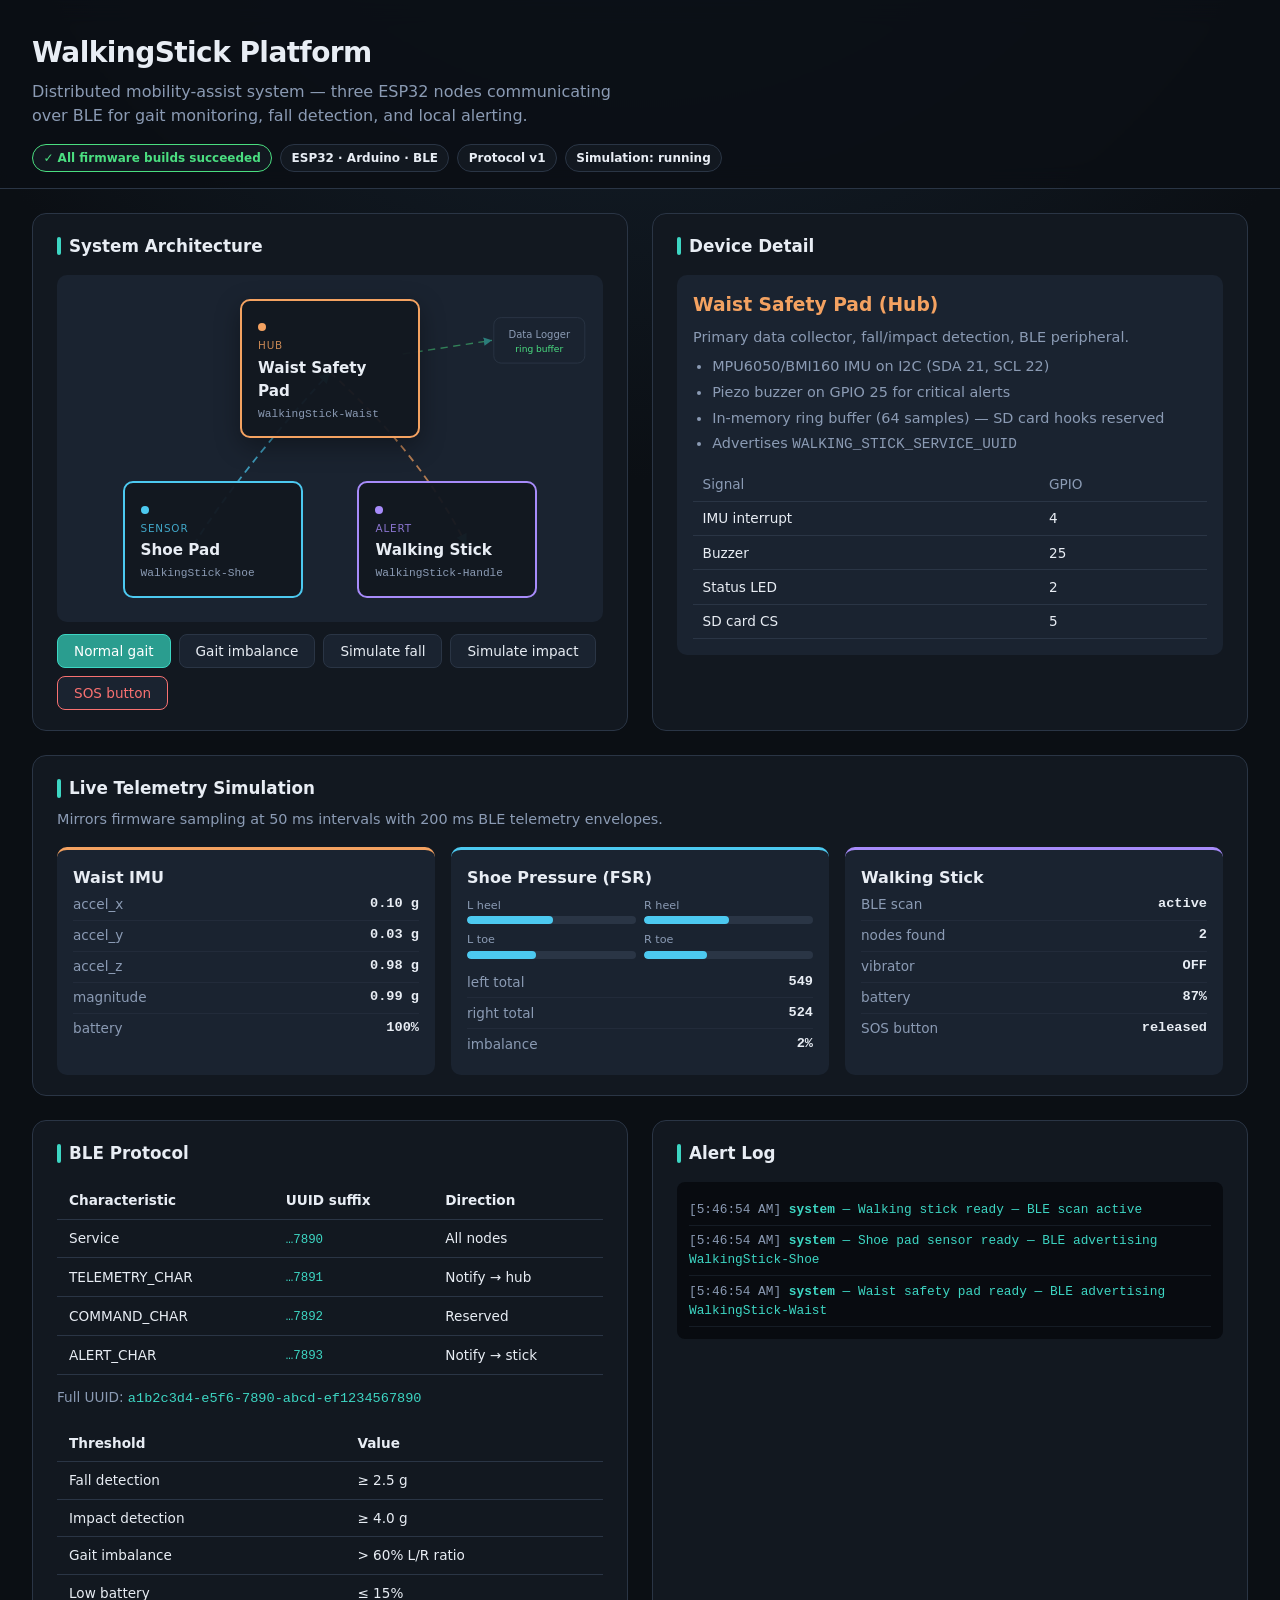
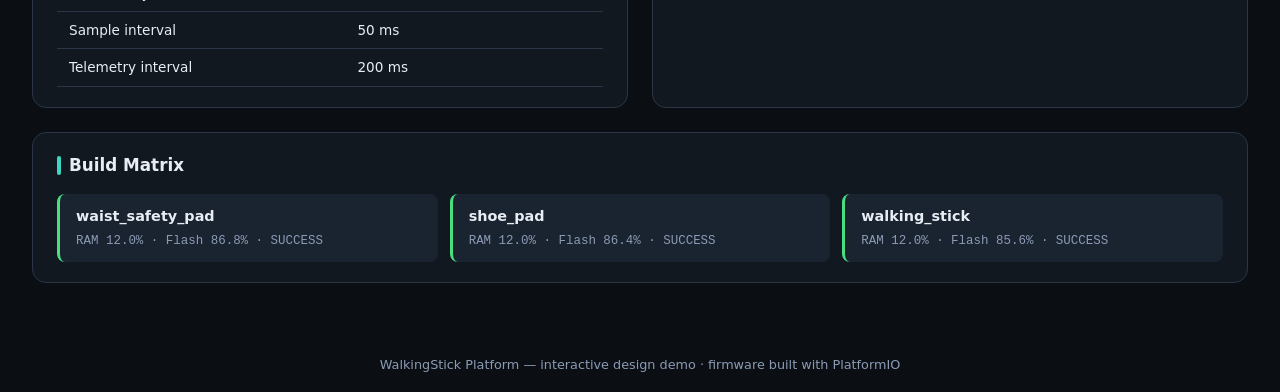
==== demo/index.html @ 2c6e887e "Add interactive localhost design demo for WalkingStick platform After firmware builds succeed, devel" ====
<!DOCTYPE html>
<html lang="en">
<head>
  <meta charset="UTF-8" />
  <meta name="viewport" content="width=device-width, initial-scale=1.0" />
  <title>WalkingStick Platform — Design Demo</title>
  <style>
    :root {
      --bg: #0b0f14;
      --surface: #121820;
      --surface-2: #1a2330;
      --border: #2a3545;
      --text: #e8edf4;
      --muted: #8b9bb4;
      --accent: #3dd6c3;
      --accent-dim: #2a9d8f;
      --waist: #f4a261;
      --shoe: #4cc9f0;
      --stick: #a78bfa;
      --warn: #fbbf24;
      --crit: #f87171;
      --ok: #4ade80;
      --radius: 14px;
      --font: "Segoe UI", system-ui, -apple-system, sans-serif;
    }

    * { box-sizing: border-box; margin: 0; padding: 0; }

    body {
      font-family: var(--font);
      background: radial-gradient(ellipse 120% 80% at 50% -20%, #1a2a3a 0%, var(--bg) 55%);
      color: var(--text);
      min-height: 100vh;
      line-height: 1.5;
    }

    header {
      padding: 2rem 2rem 1rem;
      border-bottom: 1px solid var(--border);
      background: rgba(11, 15, 20, 0.85);
      backdrop-filter: blur(12px);
      position: sticky;
      top: 0;
      z-index: 10;
    }

    header h1 {
      font-size: 1.75rem;
      font-weight: 700;
      letter-spacing: -0.02em;
    }

    header p {
      color: var(--muted);
      margin-top: 0.35rem;
      max-width: 60ch;
    }

    .badge-row {
      display: flex;
      flex-wrap: wrap;
      gap: 0.5rem;
      margin-top: 1rem;
    }

    .badge {
      font-size: 0.75rem;
      font-weight: 600;
      padding: 0.25rem 0.65rem;
      border-radius: 999px;
      border: 1px solid var(--border);
      background: var(--surface);
    }

    .badge.ok { border-color: var(--ok); color: var(--ok); }

    main {
      max-width: 1400px;
      margin: 0 auto;
      padding: 1.5rem 2rem 3rem;
      display: grid;
      gap: 1.5rem;
    }

    section {
      background: var(--surface);
      border: 1px solid var(--border);
      border-radius: var(--radius);
      padding: 1.25rem 1.5rem;
    }

    section h2 {
      font-size: 1.05rem;
      font-weight: 600;
      margin-bottom: 1rem;
      display: flex;
      align-items: center;
      gap: 0.5rem;
    }

    section h2::before {
      content: "";
      width: 4px;
      height: 1.1em;
      border-radius: 2px;
      background: var(--accent);
    }

    .grid-2 {
      display: grid;
      grid-template-columns: 1fr 1fr;
      gap: 1.5rem;
    }

    @media (max-width: 960px) {
      .grid-2 { grid-template-columns: 1fr; }
    }

    /* Architecture diagram */
    .arch-canvas {
      position: relative;
      min-height: 340px;
      background: var(--surface-2);
      border-radius: 10px;
      overflow: hidden;
    }

    .arch-svg {
      width: 100%;
      height: 340px;
    }

    .node-card {
      position: absolute;
      width: 180px;
      padding: 0.85rem 1rem;
      border-radius: 10px;
      border: 2px solid var(--border);
      background: rgba(18, 24, 32, 0.95);
      cursor: pointer;
      transition: transform 0.2s, border-color 0.2s, box-shadow 0.2s;
    }

    .node-card:hover, .node-card.active {
      transform: translateY(-2px);
      box-shadow: 0 8px 24px rgba(0,0,0,0.35);
    }

    .node-card.waist { top: 24px; left: 50%; transform: translateX(-50%); border-color: var(--waist); }
    .node-card.waist:hover, .node-card.waist.active { border-color: var(--waist); }
    .node-card.shoe { bottom: 24px; left: 12%; border-color: var(--shoe); }
    .node-card.stick { bottom: 24px; right: 12%; border-color: var(--stick); }

    .node-card .role {
      font-size: 0.65rem;
      text-transform: uppercase;
      letter-spacing: 0.08em;
      opacity: 0.8;
    }

    .node-card h3 { font-size: 0.95rem; margin: 0.2rem 0; }
    .node-card .ble-name { font-size: 0.7rem; color: var(--muted); font-family: monospace; }

    .pulse-dot {
      display: inline-block;
      width: 8px;
      height: 8px;
      border-radius: 50%;
      margin-right: 6px;
      animation: pulse 1.5s infinite;
    }

    @keyframes pulse {
      0%, 100% { opacity: 1; transform: scale(1); }
      50% { opacity: 0.5; transform: scale(0.85); }
    }

    .flow-line {
      stroke-dasharray: 8 6;
      animation: dash 1.2s linear infinite;
    }

    @keyframes dash {
      to { stroke-dashoffset: -28; }
    }

    /* Device detail panel */
    .detail-panel {
      background: var(--surface-2);
      border-radius: 10px;
      padding: 1rem;
      min-height: 200px;
    }

    .detail-panel h3 { margin-bottom: 0.5rem; }
    .detail-panel ul { margin-left: 1.2rem; color: var(--muted); font-size: 0.9rem; }
    .detail-panel li { margin: 0.25rem 0; }

    .pin-table {
      width: 100%;
      border-collapse: collapse;
      font-size: 0.85rem;
      margin-top: 0.75rem;
    }

    .pin-table th, .pin-table td {
      text-align: left;
      padding: 0.4rem 0.6rem;
      border-bottom: 1px solid var(--border);
    }

    .pin-table th { color: var(--muted); font-weight: 500; }

    /* Telemetry */
    .telemetry-grid {
      display: grid;
      grid-template-columns: repeat(3, 1fr);
      gap: 1rem;
    }

    @media (max-width: 800px) {
      .telemetry-grid { grid-template-columns: 1fr; }
    }

    .telemetry-card {
      background: var(--surface-2);
      border-radius: 10px;
      padding: 1rem;
      border-top: 3px solid var(--border);
    }

    .telemetry-card.waist { border-top-color: var(--waist); }
    .telemetry-card.shoe { border-top-color: var(--shoe); }
    .telemetry-card.stick { border-top-color: var(--stick); }

    .metric {
      display: flex;
      justify-content: space-between;
      font-size: 0.85rem;
      padding: 0.3rem 0;
      border-bottom: 1px solid rgba(42, 53, 69, 0.5);
    }

    .metric:last-child { border-bottom: none; }
    .metric .label { color: var(--muted); }
    .metric .value { font-family: monospace; font-weight: 600; }

    /* Pressure bars */
    .pressure-bars {
      display: grid;
      grid-template-columns: 1fr 1fr;
      gap: 0.5rem;
      margin-top: 0.5rem;
    }

    .bar-group label {
      font-size: 0.7rem;
      color: var(--muted);
      display: block;
      margin-bottom: 2px;
    }

    .bar-track {
      height: 8px;
      background: var(--border);
      border-radius: 4px;
      overflow: hidden;
    }

    .bar-fill {
      height: 100%;
      border-radius: 4px;
      background: var(--shoe);
      transition: width 0.15s ease;
    }

    /* Alerts */
    .alert-log {
      max-height: 220px;
      overflow-y: auto;
      font-family: monospace;
      font-size: 0.8rem;
      background: #080b10;
      border-radius: 8px;
      padding: 0.75rem;
    }

    .alert-entry {
      padding: 0.35rem 0;
      border-bottom: 1px solid rgba(42, 53, 69, 0.4);
    }

    .alert-entry .ts { color: var(--muted); }
    .alert-entry.info { color: var(--accent); }
    .alert-entry.warning { color: var(--warn); }
    .alert-entry.critical { color: var(--crit); }

    /* Scenario buttons */
    .scenario-row {
      display: flex;
      flex-wrap: wrap;
      gap: 0.5rem;
      margin-top: 0.75rem;
    }

    button {
      font-family: inherit;
      font-size: 0.85rem;
      padding: 0.5rem 1rem;
      border-radius: 8px;
      border: 1px solid var(--border);
      background: var(--surface-2);
      color: var(--text);
      cursor: pointer;
      transition: background 0.15s, border-color 0.15s;
    }

    button:hover { border-color: var(--accent); background: #1e2a38; }
    button.primary { background: var(--accent-dim); border-color: var(--accent); color: #fff; }
    button.danger { border-color: var(--crit); color: var(--crit); }

    /* Protocol table */
    .proto-table {
      width: 100%;
      border-collapse: collapse;
      font-size: 0.85rem;
    }

    .proto-table th, .proto-table td {
      padding: 0.5rem 0.75rem;
      border-bottom: 1px solid var(--border);
      text-align: left;
    }

    .proto-table code {
      font-size: 0.78rem;
      color: var(--accent);
    }

    /* Build status */
    .build-grid {
      display: grid;
      grid-template-columns: repeat(3, 1fr);
      gap: 0.75rem;
    }

    @media (max-width: 700px) {
      .build-grid { grid-template-columns: 1fr; }
    }

    .build-item {
      background: var(--surface-2);
      border-radius: 8px;
      padding: 0.75rem 1rem;
      border-left: 3px solid var(--ok);
    }

    .build-item .env { font-weight: 600; font-size: 0.9rem; }
    .build-item .stats { font-size: 0.78rem; color: var(--muted); margin-top: 0.25rem; font-family: monospace; }

    footer {
      text-align: center;
      padding: 1.5rem;
      color: var(--muted);
      font-size: 0.8rem;
    }
  </style>
</head>
<body>
  <header>
    <h1>WalkingStick Platform</h1>
    <p>Distributed mobility-assist system — three ESP32 nodes communicating over BLE for gait monitoring, fall detection, and local alerting.</p>
    <div class="badge-row">
      <span class="badge ok">✓ All firmware builds succeeded</span>
      <span class="badge">ESP32 · Arduino · BLE</span>
      <span class="badge">Protocol v1</span>
      <span class="badge" id="sim-status">Simulation: running</span>
    </div>
  </header>

  <main>
    <div class="grid-2">
      <section>
        <h2>System Architecture</h2>
        <div class="arch-canvas" id="arch-canvas">
          <svg class="arch-svg" viewBox="0 0 600 340" preserveAspectRatio="xMidYMid meet">
            <defs>
              <marker id="arrow" markerWidth="8" markerHeight="8" refX="6" refY="3" orient="auto">
                <path d="M0,0 L6,3 L0,6 Z" fill="#3dd6c3" />
              </marker>
            </defs>
            <!-- Shoe → Waist -->
            <path id="flow-shoe-waist" class="flow-line" d="M 150 280 Q 200 200 300 90" fill="none" stroke="#4cc9f0" stroke-width="2" marker-end="url(#arrow)" opacity="0.7" />
            <!-- Waist → Stick -->
            <path id="flow-waist-stick" class="flow-line" d="M 300 90 Q 400 180 450 280" fill="none" stroke="#f4a261" stroke-width="2" marker-end="url(#arrow)" opacity="0.7" />
            <!-- Logger -->
            <rect x="480" y="30" width="100" height="50" rx="8" fill="#1a2330" stroke="#2a3545" />
            <text x="530" y="52" text-anchor="middle" fill="#8b9bb4" font-size="11">Data Logger</text>
            <text x="530" y="68" text-anchor="middle" fill="#4ade80" font-size="10">ring buffer</text>
            <path class="flow-line" d="M 380 70 L 478 55" fill="none" stroke="#4ade80" stroke-width="1.5" marker-end="url(#arrow)" opacity="0.5" />
          </svg>

          <div class="node-card waist active" data-node="waist">
            <span class="pulse-dot" style="background:var(--waist)"></span>
            <div class="role" style="color:var(--waist)">Hub</div>
            <h3>Waist Safety Pad</h3>
            <div class="ble-name">WalkingStick-Waist</div>
          </div>
          <div class="node-card shoe" data-node="shoe">
            <span class="pulse-dot" style="background:var(--shoe)"></span>
            <div class="role" style="color:var(--shoe)">Sensor</div>
            <h3>Shoe Pad</h3>
            <div class="ble-name">WalkingStick-Shoe</div>
          </div>
          <div class="node-card stick" data-node="stick">
            <span class="pulse-dot" style="background:var(--stick)"></span>
            <div class="role" style="color:var(--stick)">Alert</div>
            <h3>Walking Stick</h3>
            <div class="ble-name">WalkingStick-Handle</div>
          </div>
        </div>
        <div class="scenario-row">
          <button class="primary" id="btn-normal">Normal gait</button>
          <button id="btn-imbalance">Gait imbalance</button>
          <button id="btn-fall">Simulate fall</button>
          <button id="btn-impact">Simulate impact</button>
          <button class="danger" id="btn-sos">SOS button</button>
        </div>
      </section>

      <section>
        <h2>Device Detail</h2>
        <div class="detail-panel" id="detail-panel">
          <h3 style="color:var(--waist)">Waist Safety Pad (Hub)</h3>
          <p style="color:var(--muted);font-size:0.9rem;margin-bottom:0.5rem">Primary data collector, fall/impact detection, BLE peripheral.</p>
          <ul>
            <li>MPU6050/BMI160 IMU on I2C (SDA 21, SCL 22)</li>
            <li>Piezo buzzer on GPIO 25 for critical alerts</li>
            <li>In-memory ring buffer (64 samples) — SD card hooks reserved</li>
            <li>Advertises <code>WALKING_STICK_SERVICE_UUID</code></li>
          </ul>
          <table class="pin-table">
            <tr><th>Signal</th><th>GPIO</th></tr>
            <tr><td>IMU interrupt</td><td>4</td></tr>
            <tr><td>Buzzer</td><td>25</td></tr>
            <tr><td>Status LED</td><td>2</td></tr>
            <tr><td>SD card CS</td><td>5</td></tr>
          </table>
        </div>
      </section>
    </div>

    <section>
      <h2>Live Telemetry Simulation</h2>
      <p style="color:var(--muted);font-size:0.9rem;margin:-0.5rem 0 1rem">Mirrors firmware sampling at 50 ms intervals with 200 ms BLE telemetry envelopes.</p>
      <div class="telemetry-grid">
        <div class="telemetry-card waist">
          <strong>Waist IMU</strong>
          <div class="metric"><span class="label">accel_x</span><span class="value" id="t-accel-x">0.00 g</span></div>
          <div class="metric"><span class="label">accel_y</span><span class="value" id="t-accel-y">0.00 g</span></div>
          <div class="metric"><span class="label">accel_z</span><span class="value" id="t-accel-z">1.00 g</span></div>
          <div class="metric"><span class="label">magnitude</span><span class="value" id="t-magnitude">1.00 g</span></div>
          <div class="metric"><span class="label">battery</span><span class="value" id="t-waist-bat">100%</span></div>
        </div>
        <div class="telemetry-card shoe">
          <strong>Shoe Pressure (FSR)</strong>
          <div class="pressure-bars">
            <div class="bar-group"><label>L heel</label><div class="bar-track"><div class="bar-fill" id="bar-lh" style="width:30%"></div></div></div>
            <div class="bar-group"><label>R heel</label><div class="bar-track"><div class="bar-fill" id="bar-rh" style="width:30%"></div></div></div>
            <div class="bar-group"><label>L toe</label><div class="bar-track"><div class="bar-fill" id="bar-lt" style="width:25%"></div></div></div>
            <div class="bar-group"><label>R toe</label><div class="bar-track"><div class="bar-fill" id="bar-rt" style="width:25%"></div></div></div>
          </div>
          <div class="metric" style="margin-top:0.5rem"><span class="label">left total</span><span class="value" id="t-pleft">0</span></div>
          <div class="metric"><span class="label">right total</span><span class="value" id="t-pright">0</span></div>
          <div class="metric"><span class="label">imbalance</span><span class="value" id="t-imbalance">0%</span></div>
        </div>
        <div class="telemetry-card stick">
          <strong>Walking Stick</strong>
          <div class="metric"><span class="label">BLE scan</span><span class="value" id="t-scan">active</span></div>
          <div class="metric"><span class="label">nodes found</span><span class="value" id="t-nodes">2</span></div>
          <div class="metric"><span class="label">vibrator</span><span class="value" id="t-vibrator">OFF</span></div>
          <div class="metric"><span class="label">battery</span><span class="value" id="t-stick-bat">87%</span></div>
          <div class="metric"><span class="label">SOS button</span><span class="value" id="t-sos">released</span></div>
        </div>
      </div>
    </section>

    <div class="grid-2">
      <section>
        <h2>BLE Protocol</h2>
        <table class="proto-table">
          <tr><th>Characteristic</th><th>UUID suffix</th><th>Direction</th></tr>
          <tr><td>Service</td><td><code>…7890</code></td><td>All nodes</td></tr>
          <tr><td>TELEMETRY_CHAR</td><td><code>…7891</code></td><td>Notify → hub</td></tr>
          <tr><td>COMMAND_CHAR</td><td><code>…7892</code></td><td>Reserved</td></tr>
          <tr><td>ALERT_CHAR</td><td><code>…7893</code></td><td>Notify → stick</td></tr>
        </table>
        <p style="margin-top:0.75rem;font-size:0.85rem;color:var(--muted)">
          Full UUID: <code style="color:var(--accent)">a1b2c3d4-e5f6-7890-abcd-ef1234567890</code>
        </p>
        <table class="proto-table" style="margin-top:1rem">
          <tr><th>Threshold</th><th>Value</th></tr>
          <tr><td>Fall detection</td><td>≥ 2.5 g</td></tr>
          <tr><td>Impact detection</td><td>≥ 4.0 g</td></tr>
          <tr><td>Gait imbalance</td><td>&gt; 60% L/R ratio</td></tr>
          <tr><td>Low battery</td><td>≤ 15%</td></tr>
          <tr><td>Sample interval</td><td>50 ms</td></tr>
          <tr><td>Telemetry interval</td><td>200 ms</td></tr>
        </table>
      </section>

      <section>
        <h2>Alert Log</h2>
        <div class="alert-log" id="alert-log"></div>
      </section>
    </div>

    <section>
      <h2>Build Matrix</h2>
      <div class="build-grid">
        <div class="build-item">
          <div class="env">waist_safety_pad</div>
          <div class="stats">RAM 12.0% · Flash 86.8% · SUCCESS</div>
        </div>
        <div class="build-item">
          <div class="env">shoe_pad</div>
          <div class="stats">RAM 12.0% · Flash 86.4% · SUCCESS</div>
        </div>
        <div class="build-item">
          <div class="env">walking_stick</div>
          <div class="stats">RAM 12.0% · Flash 85.6% · SUCCESS</div>
        </div>
      </div>
    </section>
  </main>

  <footer>
    WalkingStick Platform — interactive design demo · firmware built with PlatformIO
  </footer>

  <script>
    const CONFIG = {
      FALL_THRESHOLD: 2.5,
      IMPACT_THRESHOLD: 4.0,
      IMBALANCE_THRESHOLD: 0.6,
      MIN_PRESSURE: 100,
      SAMPLE_MS: 50,
    };

    const DETAILS = {
      waist: {
        title: 'Waist Safety Pad (Hub)',
        color: 'var(--waist)',
        desc: 'Primary data collector, fall/impact detection, BLE peripheral.',
        bullets: [
          'MPU6050/BMI160 IMU on I2C (SDA 21, SCL 22)',
          'Piezo buzzer on GPIO 25 for critical alerts',
          'In-memory ring buffer (64 samples) — SD card hooks reserved',
          'Advertises WALKING_STICK_SERVICE_UUID',
        ],
        pins: [['IMU interrupt', '4'], ['Buzzer', '25'], ['Status LED', '2'], ['SD card CS', '5']],
      },
      shoe: {
        title: 'Shoe Pad (Sensor)',
        color: 'var(--shoe)',
        desc: 'Four FSR channels stream gait pressure telemetry to the hub.',
        bullets: [
          'FSR voltage dividers: 3.3V → FSR → ADC → 10kΩ → GND',
          'Detects gait imbalance when L/R ratio exceeds 60%',
          'Streams TelemetryPacket every 200 ms over BLE notify',
        ],
        pins: [['FSR left heel', '34'], ['FSR left toe', '35'], ['FSR right heel', '32'], ['FSR right toe', '33'], ['Status LED', '2']],
      },
      stick: {
        title: 'Walking Stick (Alert)',
        color: 'var(--stick)',
        desc: 'BLE central — scans for nodes, SOS button, haptic vibration motor.',
        bullets: [
          'Active BLE scan every 5 s for WalkingStick service UUID',
          'SOS button on GPIO 0 (pull-up) triggers vibration',
          'Battery ADC on GPIO 36 with low-battery alert at 15%',
        ],
        pins: [['SOS button', '0'], ['Vibrator', '26'], ['Status LED', '2'], ['Battery ADC', '36']],
      },
    };

    let scenario = 'normal';
    let tick = 0;
    let vibratorOn = false;
    let sosPressed = false;

    const state = {
      accel: { x: 0, y: 0, z: 1 },
      pressure: { lh: 180, lt: 150, rh: 175, rt: 145 },
      stickBattery: 87,
    };

    function logAlert(level, source, message) {
      const el = document.getElementById('alert-log');
      const ts = new Date().toLocaleTimeString();
      const entry = document.createElement('div');
      entry.className = `alert-entry ${level}`;
      entry.innerHTML = `<span class="ts">[${ts}]</span> <strong>${source}</strong> — ${message}`;
      el.prepend(entry);
      while (el.children.length > 50) el.removeChild(el.lastChild);
    }

    function renderDetail(node) {
      const d = DETAILS[node];
      const panel = document.getElementById('detail-panel');
      panel.innerHTML = `
        <h3 style="color:${d.color}">${d.title}</h3>
        <p style="color:var(--muted);font-size:0.9rem;margin-bottom:0.5rem">${d.desc}</p>
        <ul>${d.bullets.map(b => `<li>${b}</li>`).join('')}</ul>
        <table class="pin-table">
          <tr><th>Signal</th><th>GPIO</th></tr>
          ${d.pins.map(([s, g]) => `<tr><td>${s}</td><td>${g}</td></tr>`).join('')}
        </table>`;
      document.querySelectorAll('.node-card').forEach(c => c.classList.toggle('active', c.dataset.node === node));
    }

    document.querySelectorAll('.node-card').forEach(card => {
      card.addEventListener('click', () => renderDetail(card.dataset.node));
    });

    function magnitude(a) {
      return Math.sqrt(a.x ** 2 + a.y ** 2 + a.z ** 2);
    }

    function evaluateSafety(accel) {
      const mag = magnitude(accel);
      if (mag >= CONFIG.IMPACT_THRESHOLD) {
        return { level: 'critical', type: 'IMPACT', msg: `Impact detected: ${mag.toFixed(2)}g` };
      }
      if (mag >= CONFIG.FALL_THRESHOLD) {
        return { level: 'warning', type: 'FALL', msg: `Possible fall: ${mag.toFixed(2)}g` };
      }
      return null;
    }

    function evaluateGait(p) {
      const left = p.lh + p.lt;
      const right = p.rh + p.rt;
      const total = left + right;
      if (total < CONFIG.MIN_PRESSURE) return null;
      const imbalance = Math.abs(left - right) / total;
      if (imbalance > CONFIG.IMBALANCE_THRESHOLD) {
        return { level: 'warning', type: 'GAIT', msg: `Gait imbalance: ${(imbalance * 100).toFixed(0)}%` };
      }
      return null;
    }

    function simulate() {
      tick++;
      const t = tick * 0.05;

      if (scenario === 'normal') {
        state.accel = { x: Math.sin(t) * 0.1, y: Math.cos(t * 0.7) * 0.08, z: 1 + Math.sin(t * 2) * 0.05 };
        const walk = Math.abs(Math.sin(t * 3));
        state.pressure = {
          lh: 120 + walk * 200 + Math.random() * 20,
          lt: 100 + walk * 150 + Math.random() * 15,
          rh: 115 + walk * 195 + Math.random() * 20,
          rt: 95 + walk * 145 + Math.random() * 15,
        };
        vibratorOn = false;
        sosPressed = false;
      } else if (scenario === 'imbalance') {
        state.accel = { x: 0.15, y: 0.1, z: 1.0 };
        state.pressure = { lh: 450, lt: 380, rh: 80, rt: 60 };
      } else if (scenario === 'fall') {
        state.accel = { x: 1.8, y: -1.2, z: 0.5 };
        state.pressure = { lh: 50, lt: 40, rh: 45, rt: 35 };
        vibratorOn = true;
      } else if (scenario === 'impact') {
        state.accel = { x: 2.5, y: -3.0, z: 1.5 };
        vibratorOn = true;
      } else if (scenario === 'sos') {
        state.accel = { x: 0, y: 0, z: 1 };
        sosPressed = true;
        vibratorOn = true;
      }

      const mag = magnitude(state.accel);
      document.getElementById('t-accel-x').textContent = state.accel.x.toFixed(2) + ' g';
      document.getElementById('t-accel-y').textContent = state.accel.y.toFixed(2) + ' g';
      document.getElementById('t-accel-z').textContent = state.accel.z.toFixed(2) + ' g';
      document.getElementById('t-magnitude').textContent = mag.toFixed(2) + ' g';

      const p = state.pressure;
      const maxP = 600;
      ['lh', 'lt', 'rh', 'rt'].forEach(k => {
        document.getElementById('bar-' + k.replace('lh','lh').replace('lt','lt').replace('rh','rh').replace('rt','rt')).style.width = Math.min(100, p[k] / maxP * 100) + '%';
      });
      document.getElementById('bar-lh').style.width = Math.min(100, p.lh / maxP * 100) + '%';
      document.getElementById('bar-lt').style.width = Math.min(100, p.lt / maxP * 100) + '%';
      document.getElementById('bar-rh').style.width = Math.min(100, p.rh / maxP * 100) + '%';
      document.getElementById('bar-rt').style.width = Math.min(100, p.rt / maxP * 100) + '%';

      const left = p.lh + p.lt;
      const right = p.rh + p.rt;
      const total = left + right;
      const imbalance = total > 0 ? Math.abs(left - right) / total : 0;
      document.getElementById('t-pleft').textContent = Math.round(left);
      document.getElementById('t-pright').textContent = Math.round(right);
      document.getElementById('t-imbalance').textContent = (imbalance * 100).toFixed(0) + '%';

      document.getElementById('t-vibrator').textContent = vibratorOn ? 'ON' : 'OFF';
      document.getElementById('t-vibrator').style.color = vibratorOn ? 'var(--crit)' : 'inherit';
      document.getElementById('t-sos').textContent = sosPressed ? 'PRESSED' : 'released';
      document.getElementById('t-sos').style.color = sosPressed ? 'var(--crit)' : 'inherit';

      if (tick % 4 === 0) {
        const safety = evaluateSafety(state.accel);
        if (safety) {
          logAlert(safety.level, 'waist_safety_pad', safety.msg);
          if (safety.level === 'critical') logAlert('info', 'waist', 'Buzzer triggered on GPIO 25');
        }
        const gait = evaluateGait(p);
        if (gait) logAlert(gait.level, 'shoe_pad', gait.msg);
        if (sosPressed) logAlert('critical', 'walking_stick', 'ALERT: SOS pressed');
        if (vibratorOn && !sosPressed && safety) logAlert('warning', 'walking_stick', 'Vibration motor ON — safety event');
      }
    }

    document.getElementById('btn-normal').addEventListener('click', () => { scenario = 'normal'; logAlert('info', 'demo', 'Scenario: normal gait'); });
    document.getElementById('btn-imbalance').addEventListener('click', () => { scenario = 'imbalance'; logAlert('warning', 'demo', 'Scenario: gait imbalance'); });
    document.getElementById('btn-fall').addEventListener('click', () => { scenario = 'fall'; logAlert('warning', 'demo', 'Scenario: fall detection'); });
    document.getElementById('btn-impact').addEventListener('click', () => { scenario = 'impact'; logAlert('critical', 'demo', 'Scenario: impact detection'); });
    document.getElementById('btn-sos').addEventListener('click', () => { scenario = 'sos'; logAlert('critical', 'demo', 'Scenario: SOS button'); });

    logAlert('info', 'system', 'Waist safety pad ready — BLE advertising WalkingStick-Waist');
    logAlert('info', 'system', 'Shoe pad sensor ready — BLE advertising WalkingStick-Shoe');
    logAlert('info', 'system', 'Walking stick ready — BLE scan active');
    setInterval(simulate, CONFIG.SAMPLE_MS);
  </script>
</body>
</html>
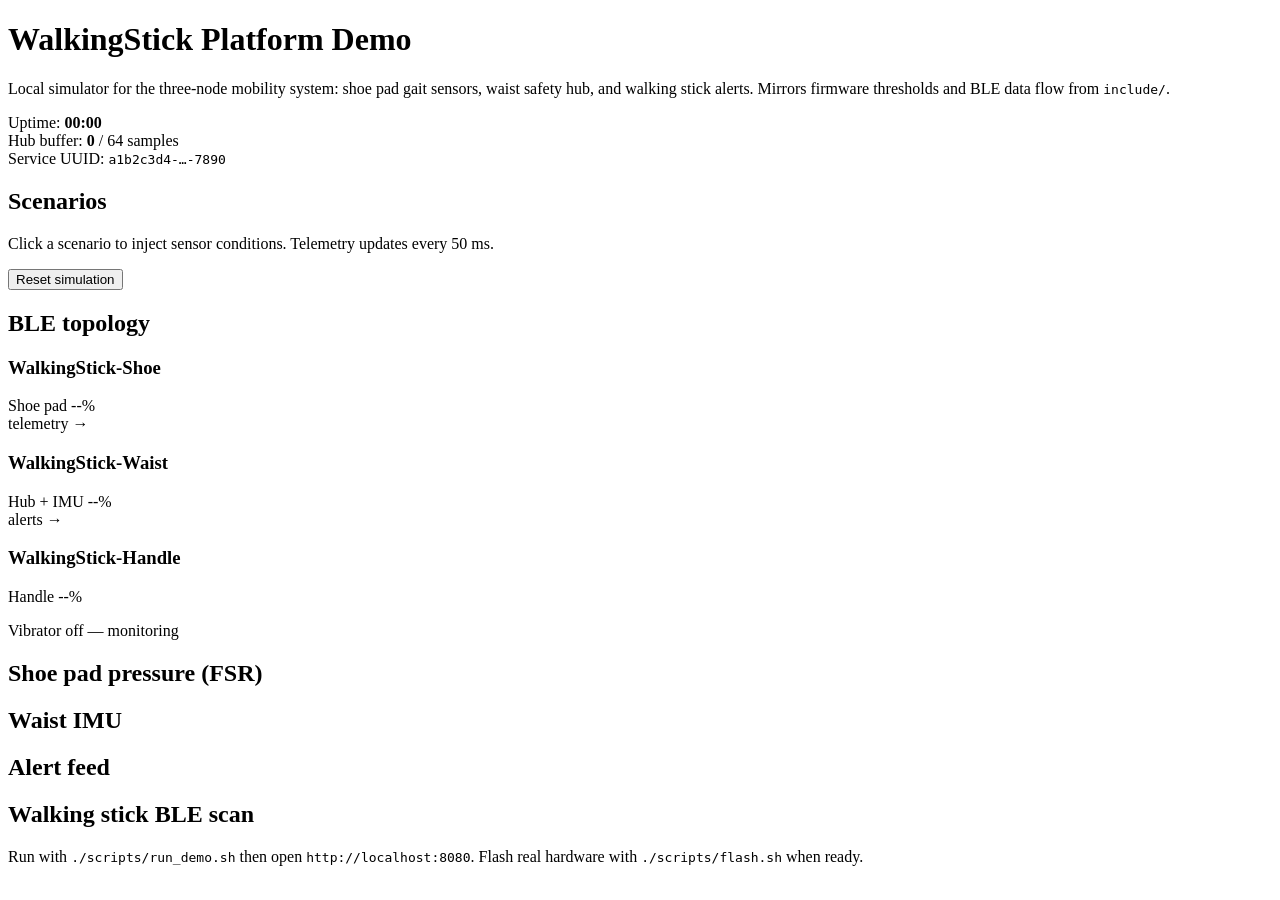
==== commit f6f0a379: "Add localhost web demo for WalkingStick platform Browser simulator mirrors the three-node BLE archit" ====
--- a/demo/index.html
+++ b/demo/index.html
@@ -1,738 +1,103 @@
 <!DOCTYPE html>
 <html lang="en">
-<head>
-  <meta charset="UTF-8" />
-  <meta name="viewport" content="width=device-width, initial-scale=1.0" />
-  <title>WalkingStick Platform — Design Demo</title>
-  <style>
-    :root {
-      --bg: #0b0f14;
-      --surface: #121820;
-      --surface-2: #1a2330;
-      --border: #2a3545;
-      --text: #e8edf4;
-      --muted: #8b9bb4;
-      --accent: #3dd6c3;
-      --accent-dim: #2a9d8f;
-      --waist: #f4a261;
-      --shoe: #4cc9f0;
-      --stick: #a78bfa;
-      --warn: #fbbf24;
-      --crit: #f87171;
-      --ok: #4ade80;
-      --radius: 14px;
-      --font: "Segoe UI", system-ui, -apple-system, sans-serif;
-    }
+  <head>
+    <meta charset="UTF-8" />
+    <meta name="viewport" content="width=device-width, initial-scale=1.0" />
+    <title>WalkingStick Platform Demo</title>
+    <link rel="stylesheet" href="/css/style.css" />
+  </head>
+  <body>
+    <header>
+      <h1>WalkingStick Platform Demo</h1>
+      <p>
+        Local simulator for the three-node mobility system: shoe pad gait sensors,
+        waist safety hub, and walking stick alerts. Mirrors firmware thresholds and
+        BLE data flow from <code>include/</code>.
+      </p>
+      <div class="hero-stats">
+        <div class="stat-pill">Uptime: <strong id="uptime">00:00</strong></div>
+        <div class="stat-pill">Hub buffer: <strong id="logger-count">0</strong> / 64 samples</div>
+        <div class="stat-pill">Service UUID: <code>a1b2c3d4-…-7890</code></div>
+      </div>
+    </header>
 
-    * { box-sizing: border-box; margin: 0; padding: 0; }
-
-    body {
-      font-family: var(--font);
-      background: radial-gradient(ellipse 120% 80% at 50% -20%, #1a2a3a 0%, var(--bg) 55%);
-      color: var(--text);
-      min-height: 100vh;
-      line-height: 1.5;
-    }
-
-    header {
-      padding: 2rem 2rem 1rem;
-      border-bottom: 1px solid var(--border);
-      background: rgba(11, 15, 20, 0.85);
-      backdrop-filter: blur(12px);
-      position: sticky;
-      top: 0;
-      z-index: 10;
-    }
-
-    header h1 {
-      font-size: 1.75rem;
-      font-weight: 700;
-      letter-spacing: -0.02em;
-    }
-
-    header p {
-      color: var(--muted);
-      margin-top: 0.35rem;
-      max-width: 60ch;
-    }
-
-    .badge-row {
-      display: flex;
-      flex-wrap: wrap;
-      gap: 0.5rem;
-      margin-top: 1rem;
-    }
-
-    .badge {
-      font-size: 0.75rem;
-      font-weight: 600;
-      padding: 0.25rem 0.65rem;
-      border-radius: 999px;
-      border: 1px solid var(--border);
-      background: var(--surface);
-    }
-
-    .badge.ok { border-color: var(--ok); color: var(--ok); }
-
-    main {
-      max-width: 1400px;
-      margin: 0 auto;
-      padding: 1.5rem 2rem 3rem;
-      display: grid;
-      gap: 1.5rem;
-    }
-
-    section {
-      background: var(--surface);
-      border: 1px solid var(--border);
-      border-radius: var(--radius);
-      padding: 1.25rem 1.5rem;
-    }
-
-    section h2 {
-      font-size: 1.05rem;
-      font-weight: 600;
-      margin-bottom: 1rem;
-      display: flex;
-      align-items: center;
-      gap: 0.5rem;
-    }
-
-    section h2::before {
-      content: "";
-      width: 4px;
-      height: 1.1em;
-      border-radius: 2px;
-      background: var(--accent);
-    }
-
-    .grid-2 {
-      display: grid;
-      grid-template-columns: 1fr 1fr;
-      gap: 1.5rem;
-    }
-
-    @media (max-width: 960px) {
-      .grid-2 { grid-template-columns: 1fr; }
-    }
-
-    /* Architecture diagram */
-    .arch-canvas {
-      position: relative;
-      min-height: 340px;
-      background: var(--surface-2);
-      border-radius: 10px;
-      overflow: hidden;
-    }
-
-    .arch-svg {
-      width: 100%;
-      height: 340px;
-    }
-
-    .node-card {
-      position: absolute;
-      width: 180px;
-      padding: 0.85rem 1rem;
-      border-radius: 10px;
-      border: 2px solid var(--border);
-      background: rgba(18, 24, 32, 0.95);
-      cursor: pointer;
-      transition: transform 0.2s, border-color 0.2s, box-shadow 0.2s;
-    }
-
-    .node-card:hover, .node-card.active {
-      transform: translateY(-2px);
-      box-shadow: 0 8px 24px rgba(0,0,0,0.35);
-    }
-
-    .node-card.waist { top: 24px; left: 50%; transform: translateX(-50%); border-color: var(--waist); }
-    .node-card.waist:hover, .node-card.waist.active { border-color: var(--waist); }
-    .node-card.shoe { bottom: 24px; left: 12%; border-color: var(--shoe); }
-    .node-card.stick { bottom: 24px; right: 12%; border-color: var(--stick); }
-
-    .node-card .role {
-      font-size: 0.65rem;
-      text-transform: uppercase;
-      letter-spacing: 0.08em;
-      opacity: 0.8;
-    }
-
-    .node-card h3 { font-size: 0.95rem; margin: 0.2rem 0; }
-    .node-card .ble-name { font-size: 0.7rem; color: var(--muted); font-family: monospace; }
-
-    .pulse-dot {
-      display: inline-block;
-      width: 8px;
-      height: 8px;
-      border-radius: 50%;
-      margin-right: 6px;
-      animation: pulse 1.5s infinite;
-    }
-
-    @keyframes pulse {
-      0%, 100% { opacity: 1; transform: scale(1); }
-      50% { opacity: 0.5; transform: scale(0.85); }
-    }
-
-    .flow-line {
-      stroke-dasharray: 8 6;
-      animation: dash 1.2s linear infinite;
-    }
-
-    @keyframes dash {
-      to { stroke-dashoffset: -28; }
-    }
-
-    /* Device detail panel */
-    .detail-panel {
-      background: var(--surface-2);
-      border-radius: 10px;
-      padding: 1rem;
-      min-height: 200px;
-    }
-
-    .detail-panel h3 { margin-bottom: 0.5rem; }
-    .detail-panel ul { margin-left: 1.2rem; color: var(--muted); font-size: 0.9rem; }
-    .detail-panel li { margin: 0.25rem 0; }
-
-    .pin-table {
-      width: 100%;
-      border-collapse: collapse;
-      font-size: 0.85rem;
-      margin-top: 0.75rem;
-    }
-
-    .pin-table th, .pin-table td {
-      text-align: left;
-      padding: 0.4rem 0.6rem;
-      border-bottom: 1px solid var(--border);
-    }
-
-    .pin-table th { color: var(--muted); font-weight: 500; }
-
-    /* Telemetry */
-    .telemetry-grid {
-      display: grid;
-      grid-template-columns: repeat(3, 1fr);
-      gap: 1rem;
-    }
-
-    @media (max-width: 800px) {
-      .telemetry-grid { grid-template-columns: 1fr; }
-    }
-
-    .telemetry-card {
-      background: var(--surface-2);
-      border-radius: 10px;
-      padding: 1rem;
-      border-top: 3px solid var(--border);
-    }
-
-    .telemetry-card.waist { border-top-color: var(--waist); }
-    .telemetry-card.shoe { border-top-color: var(--shoe); }
-    .telemetry-card.stick { border-top-color: var(--stick); }
-
-    .metric {
-      display: flex;
-      justify-content: space-between;
-      font-size: 0.85rem;
-      padding: 0.3rem 0;
-      border-bottom: 1px solid rgba(42, 53, 69, 0.5);
-    }
-
-    .metric:last-child { border-bottom: none; }
-    .metric .label { color: var(--muted); }
-    .metric .value { font-family: monospace; font-weight: 600; }
-
-    /* Pressure bars */
-    .pressure-bars {
-      display: grid;
-      grid-template-columns: 1fr 1fr;
-      gap: 0.5rem;
-      margin-top: 0.5rem;
-    }
-
-    .bar-group label {
-      font-size: 0.7rem;
-      color: var(--muted);
-      display: block;
-      margin-bottom: 2px;
-    }
-
-    .bar-track {
-      height: 8px;
-      background: var(--border);
-      border-radius: 4px;
-      overflow: hidden;
-    }
-
-    .bar-fill {
-      height: 100%;
-      border-radius: 4px;
-      background: var(--shoe);
-      transition: width 0.15s ease;
-    }
-
-    /* Alerts */
-    .alert-log {
-      max-height: 220px;
-      overflow-y: auto;
-      font-family: monospace;
-      font-size: 0.8rem;
-      background: #080b10;
-      border-radius: 8px;
-      padding: 0.75rem;
-    }
-
-    .alert-entry {
-      padding: 0.35rem 0;
-      border-bottom: 1px solid rgba(42, 53, 69, 0.4);
-    }
-
-    .alert-entry .ts { color: var(--muted); }
-    .alert-entry.info { color: var(--accent); }
-    .alert-entry.warning { color: var(--warn); }
-    .alert-entry.critical { color: var(--crit); }
-
-    /* Scenario buttons */
-    .scenario-row {
-      display: flex;
-      flex-wrap: wrap;
-      gap: 0.5rem;
-      margin-top: 0.75rem;
-    }
-
-    button {
-      font-family: inherit;
-      font-size: 0.85rem;
-      padding: 0.5rem 1rem;
-      border-radius: 8px;
-      border: 1px solid var(--border);
-      background: var(--surface-2);
-      color: var(--text);
-      cursor: pointer;
-      transition: background 0.15s, border-color 0.15s;
-    }
-
-    button:hover { border-color: var(--accent); background: #1e2a38; }
-    button.primary { background: var(--accent-dim); border-color: var(--accent); color: #fff; }
-    button.danger { border-color: var(--crit); color: var(--crit); }
-
-    /* Protocol table */
-    .proto-table {
-      width: 100%;
-      border-collapse: collapse;
-      font-size: 0.85rem;
-    }
-
-    .proto-table th, .proto-table td {
-      padding: 0.5rem 0.75rem;
-      border-bottom: 1px solid var(--border);
-      text-align: left;
-    }
-
-    .proto-table code {
-      font-size: 0.78rem;
-      color: var(--accent);
-    }
-
-    /* Build status */
-    .build-grid {
-      display: grid;
-      grid-template-columns: repeat(3, 1fr);
-      gap: 0.75rem;
-    }
-
-    @media (max-width: 700px) {
-      .build-grid { grid-template-columns: 1fr; }
-    }
-
-    .build-item {
-      background: var(--surface-2);
-      border-radius: 8px;
-      padding: 0.75rem 1rem;
-      border-left: 3px solid var(--ok);
-    }
-
-    .build-item .env { font-weight: 600; font-size: 0.9rem; }
-    .build-item .stats { font-size: 0.78rem; color: var(--muted); margin-top: 0.25rem; font-family: monospace; }
-
-    footer {
-      text-align: center;
-      padding: 1.5rem;
-      color: var(--muted);
-      font-size: 0.8rem;
-    }
-  </style>
-</head>
-<body>
-  <header>
-    <h1>WalkingStick Platform</h1>
-    <p>Distributed mobility-assist system — three ESP32 nodes communicating over BLE for gait monitoring, fall detection, and local alerting.</p>
-    <div class="badge-row">
-      <span class="badge ok">✓ All firmware builds succeeded</span>
-      <span class="badge">ESP32 · Arduino · BLE</span>
-      <span class="badge">Protocol v1</span>
-      <span class="badge" id="sim-status">Simulation: running</span>
-    </div>
-  </header>
-
-  <main>
-    <div class="grid-2">
-      <section>
-        <h2>System Architecture</h2>
-        <div class="arch-canvas" id="arch-canvas">
-          <svg class="arch-svg" viewBox="0 0 600 340" preserveAspectRatio="xMidYMid meet">
-            <defs>
-              <marker id="arrow" markerWidth="8" markerHeight="8" refX="6" refY="3" orient="auto">
-                <path d="M0,0 L6,3 L0,6 Z" fill="#3dd6c3" />
-              </marker>
-            </defs>
-            <!-- Shoe → Waist -->
-            <path id="flow-shoe-waist" class="flow-line" d="M 150 280 Q 200 200 300 90" fill="none" stroke="#4cc9f0" stroke-width="2" marker-end="url(#arrow)" opacity="0.7" />
-            <!-- Waist → Stick -->
-            <path id="flow-waist-stick" class="flow-line" d="M 300 90 Q 400 180 450 280" fill="none" stroke="#f4a261" stroke-width="2" marker-end="url(#arrow)" opacity="0.7" />
-            <!-- Logger -->
-            <rect x="480" y="30" width="100" height="50" rx="8" fill="#1a2330" stroke="#2a3545" />
-            <text x="530" y="52" text-anchor="middle" fill="#8b9bb4" font-size="11">Data Logger</text>
-            <text x="530" y="68" text-anchor="middle" fill="#4ade80" font-size="10">ring buffer</text>
-            <path class="flow-line" d="M 380 70 L 478 55" fill="none" stroke="#4ade80" stroke-width="1.5" marker-end="url(#arrow)" opacity="0.5" />
-          </svg>
-
-          <div class="node-card waist active" data-node="waist">
-            <span class="pulse-dot" style="background:var(--waist)"></span>
-            <div class="role" style="color:var(--waist)">Hub</div>
-            <h3>Waist Safety Pad</h3>
-            <div class="ble-name">WalkingStick-Waist</div>
-          </div>
-          <div class="node-card shoe" data-node="shoe">
-            <span class="pulse-dot" style="background:var(--shoe)"></span>
-            <div class="role" style="color:var(--shoe)">Sensor</div>
-            <h3>Shoe Pad</h3>
-            <div class="ble-name">WalkingStick-Shoe</div>
-          </div>
-          <div class="node-card stick" data-node="stick">
-            <span class="pulse-dot" style="background:var(--stick)"></span>
-            <div class="role" style="color:var(--stick)">Alert</div>
-            <h3>Walking Stick</h3>
-            <div class="ble-name">WalkingStick-Handle</div>
-          </div>
-        </div>
-        <div class="scenario-row">
-          <button class="primary" id="btn-normal">Normal gait</button>
-          <button id="btn-imbalance">Gait imbalance</button>
-          <button id="btn-fall">Simulate fall</button>
-          <button id="btn-impact">Simulate impact</button>
-          <button class="danger" id="btn-sos">SOS button</button>
+    <main>
+      <section class="panel">
+        <h2>Scenarios</h2>
+        <div id="scenario-buttons" class="scenario-grid"></div>
+        <div class="toolbar">
+          <p class="muted">Click a scenario to inject sensor conditions. Telemetry updates every 50 ms.</p>
+          <button id="reset-btn" type="button">Reset simulation</button>
         </div>
       </section>
 
-      <section>
-        <h2>Device Detail</h2>
-        <div class="detail-panel" id="detail-panel">
-          <h3 style="color:var(--waist)">Waist Safety Pad (Hub)</h3>
-          <p style="color:var(--muted);font-size:0.9rem;margin-bottom:0.5rem">Primary data collector, fall/impact detection, BLE peripheral.</p>
-          <ul>
-            <li>MPU6050/BMI160 IMU on I2C (SDA 21, SCL 22)</li>
-            <li>Piezo buzzer on GPIO 25 for critical alerts</li>
-            <li>In-memory ring buffer (64 samples) — SD card hooks reserved</li>
-            <li>Advertises <code>WALKING_STICK_SERVICE_UUID</code></li>
-          </ul>
-          <table class="pin-table">
-            <tr><th>Signal</th><th>GPIO</th></tr>
-            <tr><td>IMU interrupt</td><td>4</td></tr>
-            <tr><td>Buzzer</td><td>25</td></tr>
-            <tr><td>Status LED</td><td>2</td></tr>
-            <tr><td>SD card CS</td><td>5</td></tr>
-          </table>
+      <section class="panel">
+        <h2>BLE topology</h2>
+        <div class="flow">
+          <article id="shoe-card" class="device-card online" data-role="shoe">
+            <h3 class="device-name">WalkingStick-Shoe</h3>
+            <div class="device-meta">
+              <span>Shoe pad</span>
+              <span class="battery">--%</span>
+            </div>
+            <div class="telemetry"></div>
+          </article>
+
+          <div id="link-shoe-waist" class="flow-link connected">telemetry →</div>
+
+          <article id="waist-card" class="device-card online" data-role="waist">
+            <h3 class="device-name">WalkingStick-Waist</h3>
+            <div class="device-meta">
+              <span>Hub + IMU</span>
+              <span class="battery">--%</span>
+            </div>
+            <div class="telemetry"></div>
+          </article>
+
+          <div id="link-waist-stick" class="flow-link connected">alerts →</div>
+
+          <article id="stick-card" class="device-card online" data-role="stick">
+            <h3 class="device-name">WalkingStick-Handle</h3>
+            <div class="device-meta">
+              <span>Handle</span>
+              <span class="battery">--%</span>
+            </div>
+            <div class="telemetry"></div>
+          </article>
         </div>
-      </section>
-    </div>
-
-    <section>
-      <h2>Live Telemetry Simulation</h2>
-      <p style="color:var(--muted);font-size:0.9rem;margin:-0.5rem 0 1rem">Mirrors firmware sampling at 50 ms intervals with 200 ms BLE telemetry envelopes.</p>
-      <div class="telemetry-grid">
-        <div class="telemetry-card waist">
-          <strong>Waist IMU</strong>
-          <div class="metric"><span class="label">accel_x</span><span class="value" id="t-accel-x">0.00 g</span></div>
-          <div class="metric"><span class="label">accel_y</span><span class="value" id="t-accel-y">0.00 g</span></div>
-          <div class="metric"><span class="label">accel_z</span><span class="value" id="t-accel-z">1.00 g</span></div>
-          <div class="metric"><span class="label">magnitude</span><span class="value" id="t-magnitude">1.00 g</span></div>
-          <div class="metric"><span class="label">battery</span><span class="value" id="t-waist-bat">100%</span></div>
-        </div>
-        <div class="telemetry-card shoe">
-          <strong>Shoe Pressure (FSR)</strong>
-          <div class="pressure-bars">
-            <div class="bar-group"><label>L heel</label><div class="bar-track"><div class="bar-fill" id="bar-lh" style="width:30%"></div></div></div>
-            <div class="bar-group"><label>R heel</label><div class="bar-track"><div class="bar-fill" id="bar-rh" style="width:30%"></div></div></div>
-            <div class="bar-group"><label>L toe</label><div class="bar-track"><div class="bar-fill" id="bar-lt" style="width:25%"></div></div></div>
-            <div class="bar-group"><label>R toe</label><div class="bar-track"><div class="bar-fill" id="bar-rt" style="width:25%"></div></div></div>
-          </div>
-          <div class="metric" style="margin-top:0.5rem"><span class="label">left total</span><span class="value" id="t-pleft">0</span></div>
-          <div class="metric"><span class="label">right total</span><span class="value" id="t-pright">0</span></div>
-          <div class="metric"><span class="label">imbalance</span><span class="value" id="t-imbalance">0%</span></div>
-        </div>
-        <div class="telemetry-card stick">
-          <strong>Walking Stick</strong>
-          <div class="metric"><span class="label">BLE scan</span><span class="value" id="t-scan">active</span></div>
-          <div class="metric"><span class="label">nodes found</span><span class="value" id="t-nodes">2</span></div>
-          <div class="metric"><span class="label">vibrator</span><span class="value" id="t-vibrator">OFF</span></div>
-          <div class="metric"><span class="label">battery</span><span class="value" id="t-stick-bat">87%</span></div>
-          <div class="metric"><span class="label">SOS button</span><span class="value" id="t-sos">released</span></div>
-        </div>
-      </div>
-    </section>
-
-    <div class="grid-2">
-      <section>
-        <h2>BLE Protocol</h2>
-        <table class="proto-table">
-          <tr><th>Characteristic</th><th>UUID suffix</th><th>Direction</th></tr>
-          <tr><td>Service</td><td><code>…7890</code></td><td>All nodes</td></tr>
-          <tr><td>TELEMETRY_CHAR</td><td><code>…7891</code></td><td>Notify → hub</td></tr>
-          <tr><td>COMMAND_CHAR</td><td><code>…7892</code></td><td>Reserved</td></tr>
-          <tr><td>ALERT_CHAR</td><td><code>…7893</code></td><td>Notify → stick</td></tr>
-        </table>
-        <p style="margin-top:0.75rem;font-size:0.85rem;color:var(--muted)">
-          Full UUID: <code style="color:var(--accent)">a1b2c3d4-e5f6-7890-abcd-ef1234567890</code>
-        </p>
-        <table class="proto-table" style="margin-top:1rem">
-          <tr><th>Threshold</th><th>Value</th></tr>
-          <tr><td>Fall detection</td><td>≥ 2.5 g</td></tr>
-          <tr><td>Impact detection</td><td>≥ 4.0 g</td></tr>
-          <tr><td>Gait imbalance</td><td>&gt; 60% L/R ratio</td></tr>
-          <tr><td>Low battery</td><td>≤ 15%</td></tr>
-          <tr><td>Sample interval</td><td>50 ms</td></tr>
-          <tr><td>Telemetry interval</td><td>200 ms</td></tr>
-        </table>
+        <p id="stick-status" class="stick-status">Vibrator off — monitoring</p>
       </section>
 
-      <section>
-        <h2>Alert Log</h2>
-        <div class="alert-log" id="alert-log"></div>
+      <section class="grid grid-2">
+        <article class="panel">
+          <h2>Shoe pad pressure (FSR)</h2>
+          <div id="pressure-bars"></div>
+        </article>
+
+        <article class="panel">
+          <h2>Waist IMU</h2>
+          <div id="accel-display"></div>
+        </article>
       </section>
-    </div>
 
-    <section>
-      <h2>Build Matrix</h2>
-      <div class="build-grid">
-        <div class="build-item">
-          <div class="env">waist_safety_pad</div>
-          <div class="stats">RAM 12.0% · Flash 86.8% · SUCCESS</div>
-        </div>
-        <div class="build-item">
-          <div class="env">shoe_pad</div>
-          <div class="stats">RAM 12.0% · Flash 86.4% · SUCCESS</div>
-        </div>
-        <div class="build-item">
-          <div class="env">walking_stick</div>
-          <div class="stats">RAM 12.0% · Flash 85.6% · SUCCESS</div>
-        </div>
-      </div>
-    </section>
-  </main>
+      <section class="grid grid-2">
+        <article class="panel">
+          <h2>Alert feed</h2>
+          <div id="alert-feed"></div>
+        </article>
 
-  <footer>
-    WalkingStick Platform — interactive design demo · firmware built with PlatformIO
-  </footer>
+        <article class="panel">
+          <h2>Walking stick BLE scan</h2>
+          <ul id="ble-nodes"></ul>
+        </article>
+      </section>
+    </main>
 
-  <script>
-    const CONFIG = {
-      FALL_THRESHOLD: 2.5,
-      IMPACT_THRESHOLD: 4.0,
-      IMBALANCE_THRESHOLD: 0.6,
-      MIN_PRESSURE: 100,
-      SAMPLE_MS: 50,
-    };
+    <footer>
+      Run with <code>./scripts/run_demo.sh</code> then open <code>http://localhost:8080</code>.
+      Flash real hardware with <code>./scripts/flash.sh</code> when ready.
+    </footer>
 
-    const DETAILS = {
-      waist: {
-        title: 'Waist Safety Pad (Hub)',
-        color: 'var(--waist)',
-        desc: 'Primary data collector, fall/impact detection, BLE peripheral.',
-        bullets: [
-          'MPU6050/BMI160 IMU on I2C (SDA 21, SCL 22)',
-          'Piezo buzzer on GPIO 25 for critical alerts',
-          'In-memory ring buffer (64 samples) — SD card hooks reserved',
-          'Advertises WALKING_STICK_SERVICE_UUID',
-        ],
-        pins: [['IMU interrupt', '4'], ['Buzzer', '25'], ['Status LED', '2'], ['SD card CS', '5']],
-      },
-      shoe: {
-        title: 'Shoe Pad (Sensor)',
-        color: 'var(--shoe)',
-        desc: 'Four FSR channels stream gait pressure telemetry to the hub.',
-        bullets: [
-          'FSR voltage dividers: 3.3V → FSR → ADC → 10kΩ → GND',
-          'Detects gait imbalance when L/R ratio exceeds 60%',
-          'Streams TelemetryPacket every 200 ms over BLE notify',
-        ],
-        pins: [['FSR left heel', '34'], ['FSR left toe', '35'], ['FSR right heel', '32'], ['FSR right toe', '33'], ['Status LED', '2']],
-      },
-      stick: {
-        title: 'Walking Stick (Alert)',
-        color: 'var(--stick)',
-        desc: 'BLE central — scans for nodes, SOS button, haptic vibration motor.',
-        bullets: [
-          'Active BLE scan every 5 s for WalkingStick service UUID',
-          'SOS button on GPIO 0 (pull-up) triggers vibration',
-          'Battery ADC on GPIO 36 with low-battery alert at 15%',
-        ],
-        pins: [['SOS button', '0'], ['Vibrator', '26'], ['Status LED', '2'], ['Battery ADC', '36']],
-      },
-    };
-
-    let scenario = 'normal';
-    let tick = 0;
-    let vibratorOn = false;
-    let sosPressed = false;
-
-    const state = {
-      accel: { x: 0, y: 0, z: 1 },
-      pressure: { lh: 180, lt: 150, rh: 175, rt: 145 },
-      stickBattery: 87,
-    };
-
-    function logAlert(level, source, message) {
-      const el = document.getElementById('alert-log');
-      const ts = new Date().toLocaleTimeString();
-      const entry = document.createElement('div');
-      entry.className = `alert-entry ${level}`;
-      entry.innerHTML = `<span class="ts">[${ts}]</span> <strong>${source}</strong> — ${message}`;
-      el.prepend(entry);
-      while (el.children.length > 50) el.removeChild(el.lastChild);
-    }
-
-    function renderDetail(node) {
-      const d = DETAILS[node];
-      const panel = document.getElementById('detail-panel');
-      panel.innerHTML = `
-        <h3 style="color:${d.color}">${d.title}</h3>
-        <p style="color:var(--muted);font-size:0.9rem;margin-bottom:0.5rem">${d.desc}</p>
-        <ul>${d.bullets.map(b => `<li>${b}</li>`).join('')}</ul>
-        <table class="pin-table">
-          <tr><th>Signal</th><th>GPIO</th></tr>
-          ${d.pins.map(([s, g]) => `<tr><td>${s}</td><td>${g}</td></tr>`).join('')}
-        </table>`;
-      document.querySelectorAll('.node-card').forEach(c => c.classList.toggle('active', c.dataset.node === node));
-    }
-
-    document.querySelectorAll('.node-card').forEach(card => {
-      card.addEventListener('click', () => renderDetail(card.dataset.node));
-    });
-
-    function magnitude(a) {
-      return Math.sqrt(a.x ** 2 + a.y ** 2 + a.z ** 2);
-    }
-
-    function evaluateSafety(accel) {
-      const mag = magnitude(accel);
-      if (mag >= CONFIG.IMPACT_THRESHOLD) {
-        return { level: 'critical', type: 'IMPACT', msg: `Impact detected: ${mag.toFixed(2)}g` };
-      }
-      if (mag >= CONFIG.FALL_THRESHOLD) {
-        return { level: 'warning', type: 'FALL', msg: `Possible fall: ${mag.toFixed(2)}g` };
-      }
-      return null;
-    }
-
-    function evaluateGait(p) {
-      const left = p.lh + p.lt;
-      const right = p.rh + p.rt;
-      const total = left + right;
-      if (total < CONFIG.MIN_PRESSURE) return null;
-      const imbalance = Math.abs(left - right) / total;
-      if (imbalance > CONFIG.IMBALANCE_THRESHOLD) {
-        return { level: 'warning', type: 'GAIT', msg: `Gait imbalance: ${(imbalance * 100).toFixed(0)}%` };
-      }
-      return null;
-    }
-
-    function simulate() {
-      tick++;
-      const t = tick * 0.05;
-
-      if (scenario === 'normal') {
-        state.accel = { x: Math.sin(t) * 0.1, y: Math.cos(t * 0.7) * 0.08, z: 1 + Math.sin(t * 2) * 0.05 };
-        const walk = Math.abs(Math.sin(t * 3));
-        state.pressure = {
-          lh: 120 + walk * 200 + Math.random() * 20,
-          lt: 100 + walk * 150 + Math.random() * 15,
-          rh: 115 + walk * 195 + Math.random() * 20,
-          rt: 95 + walk * 145 + Math.random() * 15,
-        };
-        vibratorOn = false;
-        sosPressed = false;
-      } else if (scenario === 'imbalance') {
-        state.accel = { x: 0.15, y: 0.1, z: 1.0 };
-        state.pressure = { lh: 450, lt: 380, rh: 80, rt: 60 };
-      } else if (scenario === 'fall') {
-        state.accel = { x: 1.8, y: -1.2, z: 0.5 };
-        state.pressure = { lh: 50, lt: 40, rh: 45, rt: 35 };
-        vibratorOn = true;
-      } else if (scenario === 'impact') {
-        state.accel = { x: 2.5, y: -3.0, z: 1.5 };
-        vibratorOn = true;
-      } else if (scenario === 'sos') {
-        state.accel = { x: 0, y: 0, z: 1 };
-        sosPressed = true;
-        vibratorOn = true;
-      }
-
-      const mag = magnitude(state.accel);
-      document.getElementById('t-accel-x').textContent = state.accel.x.toFixed(2) + ' g';
-      document.getElementById('t-accel-y').textContent = state.accel.y.toFixed(2) + ' g';
-      document.getElementById('t-accel-z').textContent = state.accel.z.toFixed(2) + ' g';
-      document.getElementById('t-magnitude').textContent = mag.toFixed(2) + ' g';
-
-      const p = state.pressure;
-      const maxP = 600;
-      ['lh', 'lt', 'rh', 'rt'].forEach(k => {
-        document.getElementById('bar-' + k.replace('lh','lh').replace('lt','lt').replace('rh','rh').replace('rt','rt')).style.width = Math.min(100, p[k] / maxP * 100) + '%';
-      });
-      document.getElementById('bar-lh').style.width = Math.min(100, p.lh / maxP * 100) + '%';
-      document.getElementById('bar-lt').style.width = Math.min(100, p.lt / maxP * 100) + '%';
-      document.getElementById('bar-rh').style.width = Math.min(100, p.rh / maxP * 100) + '%';
-      document.getElementById('bar-rt').style.width = Math.min(100, p.rt / maxP * 100) + '%';
-
-      const left = p.lh + p.lt;
-      const right = p.rh + p.rt;
-      const total = left + right;
-      const imbalance = total > 0 ? Math.abs(left - right) / total : 0;
-      document.getElementById('t-pleft').textContent = Math.round(left);
-      document.getElementById('t-pright').textContent = Math.round(right);
-      document.getElementById('t-imbalance').textContent = (imbalance * 100).toFixed(0) + '%';
-
-      document.getElementById('t-vibrator').textContent = vibratorOn ? 'ON' : 'OFF';
-      document.getElementById('t-vibrator').style.color = vibratorOn ? 'var(--crit)' : 'inherit';
-      document.getElementById('t-sos').textContent = sosPressed ? 'PRESSED' : 'released';
-      document.getElementById('t-sos').style.color = sosPressed ? 'var(--crit)' : 'inherit';
-
-      if (tick % 4 === 0) {
-        const safety = evaluateSafety(state.accel);
-        if (safety) {
-          logAlert(safety.level, 'waist_safety_pad', safety.msg);
-          if (safety.level === 'critical') logAlert('info', 'waist', 'Buzzer triggered on GPIO 25');
-        }
-        const gait = evaluateGait(p);
-        if (gait) logAlert(gait.level, 'shoe_pad', gait.msg);
-        if (sosPressed) logAlert('critical', 'walking_stick', 'ALERT: SOS pressed');
-        if (vibratorOn && !sosPressed && safety) logAlert('warning', 'walking_stick', 'Vibration motor ON — safety event');
-      }
-    }
-
-    document.getElementById('btn-normal').addEventListener('click', () => { scenario = 'normal'; logAlert('info', 'demo', 'Scenario: normal gait'); });
-    document.getElementById('btn-imbalance').addEventListener('click', () => { scenario = 'imbalance'; logAlert('warning', 'demo', 'Scenario: gait imbalance'); });
-    document.getElementById('btn-fall').addEventListener('click', () => { scenario = 'fall'; logAlert('warning', 'demo', 'Scenario: fall detection'); });
-    document.getElementById('btn-impact').addEventListener('click', () => { scenario = 'impact'; logAlert('critical', 'demo', 'Scenario: impact detection'); });
-    document.getElementById('btn-sos').addEventListener('click', () => { scenario = 'sos'; logAlert('critical', 'demo', 'Scenario: SOS button'); });
-
-    logAlert('info', 'system', 'Waist safety pad ready — BLE advertising WalkingStick-Waist');
-    logAlert('info', 'system', 'Shoe pad sensor ready — BLE advertising WalkingStick-Shoe');
-    logAlert('info', 'system', 'Walking stick ready — BLE scan active');
-    setInterval(simulate, CONFIG.SAMPLE_MS);
-  </script>
-</body>
+    <script type="module" src="/js/app.js"></script>
+  </body>
 </html>
